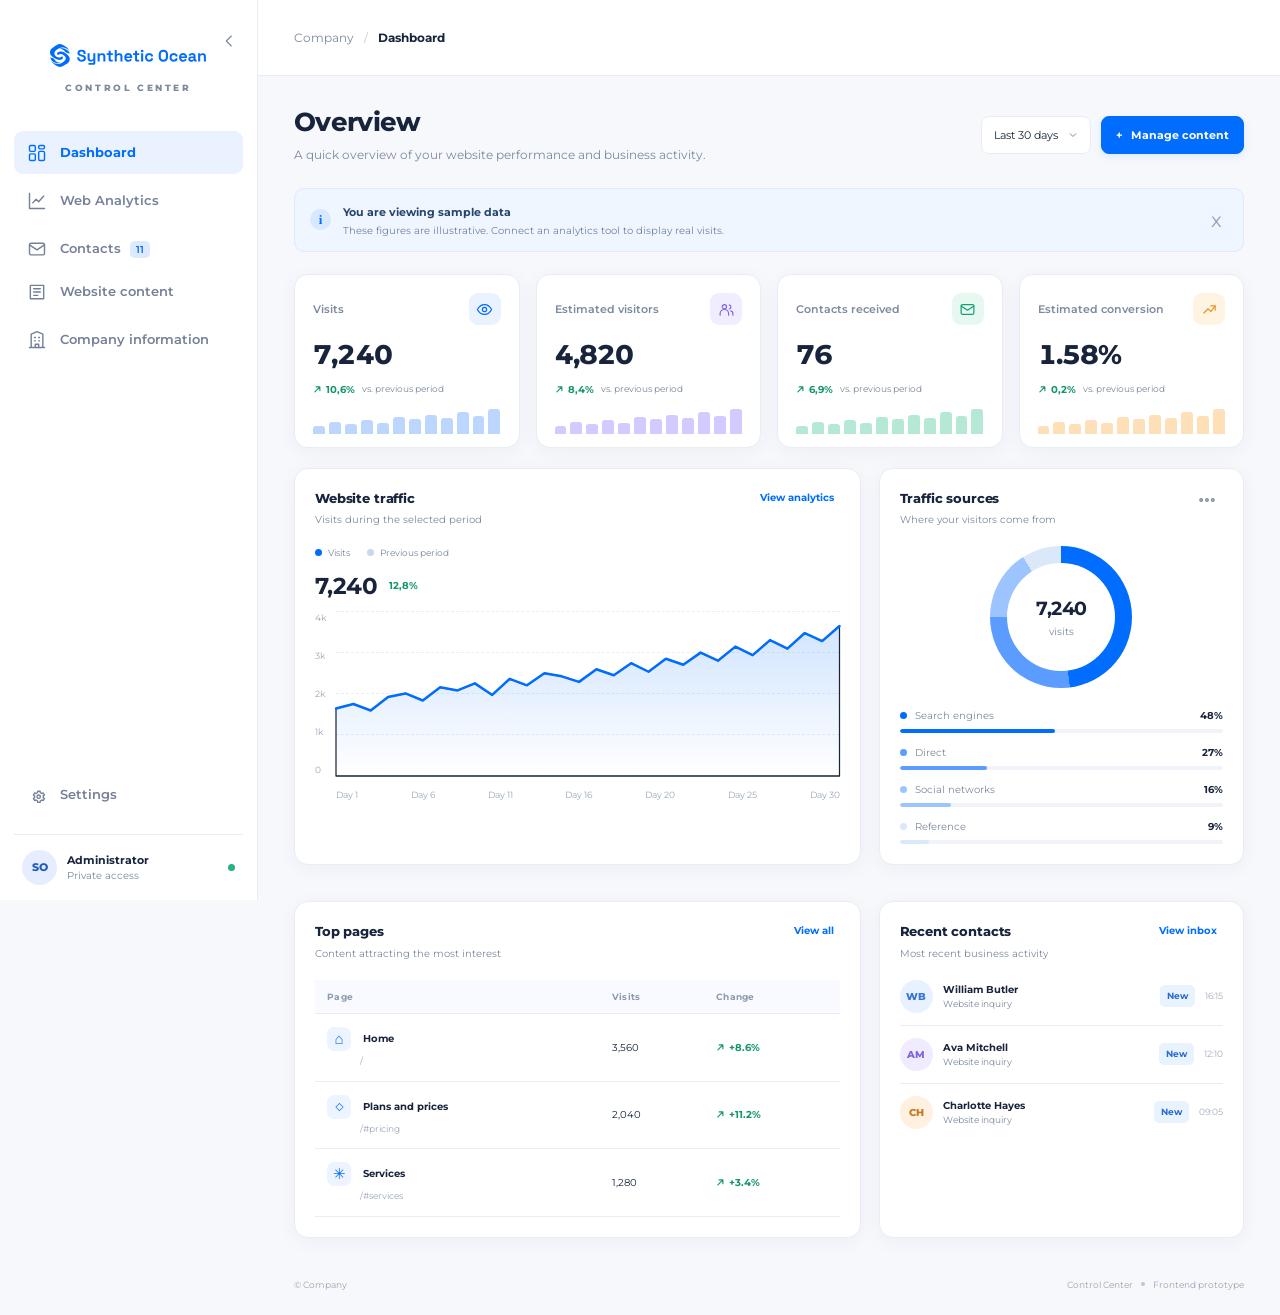
==== index.html @ 73b38d35 "Initial commit" ====
<!doctype html>
<html lang="en">
<head>
  <meta charset="utf-8">
  <meta name="viewport" content="width=device-width, initial-scale=1">
  <meta name="theme-color" content="#006dff">
  <meta name="description" content="Synth Ocean Control Center">
  <title>Control Center · Synth Ocean</title>
  <link rel="icon" type="image/ico" href="image/brand/favicon.ico">
  <link rel="stylesheet" href="css/style.css">
  <script type="module" src="js/script.js"></script>
</head>
<body>
  <div class="app-shell">
    <div class="mobile-scrim" id="mobileScrim" hidden></div>
    <aside class="sidebar" id="sidebar" aria-label="Main navigation">
      <div class="brand">
        <a class="brand-mark" href="#dashboard" aria-label="Synth Ocean home">
          <img class="brand-logo" src="image/brand/logo-blue.svg" alt="Synth Ocean">
          <img class="brand-favicon" src="image/brand/favicon.ico" alt="">
        </a>
        <span class="brand-caption">CONTROL CENTER</span>
        <button class="sidebar-collapse" id="sidebarCollapse" type="button" aria-label="Collapse sidebar" title="Collapse sidebar">
          <svg viewBox="0 0 24 24" aria-hidden="true">
            <path d="m14.5 5-7 7 7 7"/>
          </svg>
        </button>
      </div>
      <nav class="nav-list">
        <button class="nav-item active" data-view="dashboard" title="Dashboard">
          <span class="nav-icon">
            <svg viewBox="0 0 24 24">
              <rect x="3" y="3" width="7" height="7" rx="1.5"/>
              <rect x="14" y="3" width="7" height="4" rx="1.5"/>
              <rect x="14" y="10" width="7" height="11" rx="1.5"/>
              <rect x="3" y="13" width="7" height="8" rx="1.5"/>
            </svg>
          </span>
          <span class="nav-text">Dashboard</span>
        </button>
        <button class="nav-item" data-view="analytics" title="Web Analytics">
          <span class="nav-icon">
            <svg viewBox="0 0 24 24">
              <path d="M3 3v18h18"/>
              <path d="m7 14 4-4 3 3 6-7"/>
            </svg>
          </span>
          <span class="nav-text">Web Analytics</span>
        </button>
        <button class="nav-item" data-view="contacts" title="Contacts">
          <span class="nav-icon">
            <svg viewBox="0 0 24 24">
              <rect x="3" y="5" width="18" height="14" rx="2"/>
              <path d="m3 7 9 6 9-6"/>
            </svg>
          </span>
          <span class="nav-text">Contacts <span class="nav-count" id="newContactsCount">3</span></span>
        </button>
      </nav>
      <nav class="nav-list">
        <button class="nav-item" data-view="content" title="Website content">
          <span class="nav-icon">
            <svg viewBox="0 0 24 24">
              <path d="M4 4h16v16H4z"/>
              <path d="M8 8h8M8 12h8M8 16h5"/>
            </svg>
          </span>
          <span class="nav-text">Website content</span>
        </button>
        <button class="nav-item" data-view="company" title="Company information">
          <span class="nav-icon">
            <svg viewBox="0 0 24 24">
              <path d="M3 21h18M5 21V5l7-3 7 3v16"/>
              <path d="M9 9h1M14 9h1M9 13h1M14 13h1M10 21v-4h4v4"/>
            </svg>
          </span>
          <span class="nav-text">Company information</span>
        </button>
      </nav>
      <div class="sidebar-bottom">
        <button class="nav-item" data-view="configuration" title="Settings">
          <span class="nav-icon settings-icon">
            <svg viewBox="0 0 24 24">
              <circle cx="14" cy="14" r="2"/>
              <path d="m19.4 15 .1.1 1.4 1.1-1.4 2.4-1.7-.6a8 8 0 0 1-1.8 1l-.3 1.8h-2.8l-.3-1.8a8 8 0 0 1-1.8-1l-1.7.6-1.4-2.4 1.4-1.1a7 7 0 0 1 0-2l-1.4-1.1 1.4-2.4 1.7.6a8 8 0 0 1 1.8-1l.3-1.8h2.8l.3 1.8a8 8 0 0 1 1.8 1l1.7-.6 1.4 2.4-1.4 1.1a7 7 0 0 1 0 2Z"/>
            </svg>
          </span>
          <span class="nav-text">Settings</span>
        </button>
        <div class="sidebar-user">
          <div class="avatar">SO</div>
          <div class="user-details">
            <strong>Administrator</strong>
            <span>Private access</span>
          </div>
          <span class="online-dot" aria-label="Local session"></span>
        </div>
      </div>
    </aside>
    <main class="main-area">
      <header class="topbar">
        <div class="topbar-left">
          <button class="icon-button mobile-menu" id="mobileMenu" type="button" aria-label="Open menu">
            <svg viewBox="0 0 24 24">
              <path d="M4 6h16M4 12h16M4 18h16"/>
            </svg>
          </button>
          <div class="breadcrumb">
            <span>Synth Ocean</span>
            <span class="crumb-slash">/</span>
            <strong id="breadcrumbCurrent">Dashboard</strong>
          </div>
        </div>
      </header>
      <div class="content-wrap">
        <section class="view-section active" id="view-dashboard">
          <div class="page-heading">
            <div>
              <h1>Overview</h1>
              <p class="page-subtitle">A quick overview of your website performance and business activity.</p>
            </div>
            <div class="heading-actions">
              <label class="select-wrap">
                <span class="sr-only">Period</span>
                <select id="overviewPeriod">
                  <option value="7">Last 7 days</option>
                  <option value="30" selected>Last 30 days</option>
                  <option value="90">Last 90 days</option>
                </select>
              </label>
              <button class="button button-primary" data-go="content">
                <span>+</span>
                Manage content
              </button>
            </div>
          </div>
          <div class="notice-banner">
            <span class="notice-icon">i</span>
            <div>
              <strong>You are viewing sample data</strong>
              <p>These figures are illustrative. Connect an analytics tool to display real visits.</p>
            </div>
            <button class="notice-close" id="dismissNotice" aria-label="Dismiss notice">x</button>
          </div>
          <div class="metric-grid">
            <article class="metric-card">
              <div class="metric-top">
                <span>Visits</span>
                <span class="metric-icon blue-icon">
                  <svg viewBox="0 0 24 24">
                    <path d="M2 12s3.6-7 10-7 10 7 10 7-3.6 7-10 7-10-7-10-7Z"/>
                    <circle cx="12" cy="12" r="3"/>
                  </svg>
                </span>
              </div>
              <div class="metric-value">12.846</div>
              <div class="metric-foot">
                <span class="trend positive">12,8%</span>
                <span>vs. previous period</span>
              </div>
              <div class="sparkline spark-blue">
                <i></i>
                <i></i>
                <i></i>
                <i></i>
                <i></i>
                <i></i>
                <i></i>
                <i></i>
                <i></i>
                <i></i>
                <i></i>
                <i></i>
              </div>
            </article>
            <article class="metric-card">
              <div class="metric-top">
                <span>Estimated visitors</span>
                <span class="metric-icon violet-icon">
                  <svg viewBox="0 0 24 24">
                    <circle cx="9" cy="8" r="3"/>
                    <path d="M3 20v-2a6 6 0 0 1 12 0v2M16 5.5a3 3 0 0 1 0 5.8M18 14a4 4 0 0 1 3 4v2"/>
                  </svg>
                </span>
              </div>
              <div class="metric-value">8.392</div>
              <div class="metric-foot">
                <span class="trend positive">8,2%</span>
                <span>vs. previous period</span>
              </div>
              <div class="sparkline spark-violet">
                <i></i>
                <i></i>
                <i></i>
                <i></i>
                <i></i>
                <i></i>
                <i></i>
                <i></i>
                <i></i>
                <i></i>
                <i></i>
                <i></i>
              </div>
            </article>
            <article class="metric-card">
              <div class="metric-top">
                <span>Contacts received</span>
                <span class="metric-icon green-icon">
                  <svg viewBox="0 0 24 24">
                    <rect x="3" y="5" width="18" height="14" rx="2"/>
                    <path d="m3 7 9 6 9-6"/>
                  </svg>
                </span>
              </div>
              <div class="metric-value">148</div>
              <div class="metric-foot">
                <span class="trend positive">4,6%</span>
                <span>vs. previous period</span>
              </div>
              <div class="sparkline spark-green">
                <i></i>
                <i></i>
                <i></i>
                <i></i>
                <i></i>
                <i></i>
                <i></i>
                <i></i>
                <i></i>
                <i></i>
                <i></i>
                <i></i>
              </div>
            </article>
            <article class="metric-card">
              <div class="metric-top">
                <span>Estimated conversion</span>
                <span class="metric-icon orange-icon">
                  <svg viewBox="0 0 24 24">
                    <path d="M4 17 10 11l4 4 6-8"/>
                    <path d="M14 7h6v6"/>
                  </svg>
                </span>
              </div>
              <div class="metric-value">3,42<span class="metric-unit">%</span></div>
              <div class="metric-foot">
                <span class="trend negative">0,4%</span>
                <span>vs. previous period</span>
              </div>
              <div class="sparkline spark-orange">
                <i></i>
                <i></i>
                <i></i>
                <i></i>
                <i></i>
                <i></i>
                <i></i>
                <i></i>
                <i></i>
                <i></i>
                <i></i>
                <i></i>
              </div>
            </article>
          </div>
          <div class="dashboard-grid">
            <article class="panel traffic-panel">
              <div class="panel-heading">
                <div>
                  <h2>Website traffic</h2>
                  <p>Visits during the selected period</p>
                </div>
                <button class="text-button" data-go="analytics">View analytics</button>
              </div>
              <div class="chart-legend">
                <span><i class="legend-dot blue-dot"></i>Visits</span>
                <span><i class="legend-dot pale-dot"></i>Previous period</span>
              </div>
              <div class="chart-summary">
                <strong id="chartTotal">12.846</strong>
                <span class="trend positive">12,8%</span>
              </div>
              <div class="chart-container">
                <div class="chart-y-labels">
                  <span>4k</span>
                  <span>3k</span>
                  <span>2k</span>
                  <span>1k</span>
                  <span>0</span>
                </div>
                <div class="chart-main">
                  <div class="chart-gridlines">
                    <i></i>
                    <i></i>
                    <i></i>
                    <i></i>
                    <i></i>
                  </div>
                  <svg class="traffic-chart" viewBox="0 0 700 220" preserveAspectRatio="none" role="img" aria-label="Illustrative visits chart">
                    <defs>
                      <linearGradient id="areaFill" x1="0" x2="0" y1="0" y2="1">
                        <stop offset="0%" stop-color="#006dff" stop-opacity=".18"/>
                        <stop offset="100%" stop-color="#006dff" stop-opacity="0"/>
                      </linearGradient>
                    </defs>
                    <path class="chart-area" d="M0 172 C25 165 28 140 55 150 S95 167 115 132 S152 145 175 112 S212 128 235 96 S270 119 295 102 S330 76 355 91 S395 110 415 75 S452 93 475 58 S510 88 535 64 S570 43 590 65 S630 31 650 45 S680 20 700 28 L700 220 L0 220Z"/>
                    <path class="chart-line" d="M0 172 C25 165 28 140 55 150 S95 167 115 132 S152 145 175 112 S212 128 235 96 S270 119 295 102 S330 76 355 91 S395 110 415 75 S452 93 475 58 S510 88 535 64 S570 43 590 65 S630 31 650 45 S680 20 700 28"/>
                  </svg>
                  <div class="chart-x-labels">
                    <span>01</span>
                    <span>05</span>
                    <span>10</span>
                    <span>15</span>
                    <span>20</span>
                    <span>25</span>
                    <span>30</span>
                  </div>
                </div>
              </div>
            </article>
            <article class="panel sources-panel">
              <div class="panel-heading">
                <div>
                  <h2>Traffic sources</h2>
                  <p>Where your visitors come from</p>
                </div>
                <button class="more-button" aria-label="More options">
                  <svg
                    viewBox="0 0 24 24"
                    width="18"
                    height="18"
                    fill="currentColor"
                    aria-hidden="true"
                    focusable="false"
                  >
                    <circle cx="5" cy="12" r="1.5"></circle>
                    <circle cx="12" cy="12" r="1.5"></circle>
                    <circle cx="19" cy="12" r="1.5"></circle>
                  </svg>
                </button>
              </div>
              <div class="donut-wrap">
                <div class="donut-chart">
                  <div class="donut-center">
                    <strong>12.846</strong>
                    <span>visits</span>
                  </div>
                </div>
              </div>
              <div class="source-list">
                <div class="source-row">
                  <span class="source-name"><i class="source-color source-one"></i>Search engines</span>
                  <strong>42%</strong>
                  <div class="source-track"><i style="width:42%"></i></div>
                </div>
                <div class="source-row">
                  <span class="source-name"><i class="source-color source-two"></i>Direct</span>
                  <strong>28%</strong>
                  <div class="source-track"><i style="width:28%"></i></div>
                </div>
                <div class="source-row">
                  <span class="source-name"><i class="source-color source-three"></i>Social media</span>
                  <strong>19%</strong>
                  <div class="source-track"><i style="width:19%"></i></div>
                </div>
                <div class="source-row">
                  <span class="source-name"><i class="source-color source-four"></i>Referrals</span>
                  <strong>11%</strong>
                  <div class="source-track"><i style="width:11%"></i></div>
                </div>
              </div>
            </article>
            <article class="panel pages-panel">
              <div class="panel-heading">
                <div>
                  <h2>Top pages</h2>
                  <p>Content attracting the most interest</p>
                </div>
                <button class="text-button" data-go="analytics">View all</button>
              </div>
              <div class="table-scroll">
                <table>
                  <thead>
                    <tr>
                      <th>Page</th>
                      <th>Visits</th>
                      <th>Change</th>
                    </tr>
                  </thead>
                  <tbody>
                    <tr>
                      <td>
                        <span class="page-symbol">⌂</span>
                        <span class="page-title">Home</span>
                        <small>/</small>
                      </td>
                      <td>5.284</td>
                      <td><span class="trend positive">+14,2%</span></td>
                    </tr>
                    <tr>
                      <td>
                        <span class="page-symbol">◇</span>
                        <span class="page-title">Plans & Pricing</span>
                        <small>/#pricing</small>
                      </td>
                      <td>3.126</td>
                      <td><span class="trend positive">+8,7%</span></td>
                    </tr>
                    <tr>
                      <td>
                        <span class="page-symbol">✳</span>
                        <span class="page-title">Services</span>
                        <small>/#services</small>
                      </td>
                      <td>2.410</td>
                      <td><span class="trend positive">+5,1%</span></td>
                    </tr>
                    <tr>
                      <td>
                        <span class="page-symbol">◎</span>
                        <span class="page-title">Synth Analytics</span>
                        <small>/#analytics</small>
                      </td>
                      <td>1.240</td>
                      <td><span class="trend negative">−2,3%</span></td>
                    </tr>
                  </tbody>
                </table>
              </div>
            </article>
            <article class="panel recent-panel">
              <div class="panel-heading">
                <div>
                  <h2>Recent contacts</h2>
                  <p>Most recent business activity</p>
                </div>
                <button class="text-button" data-go="contacts">View inbox</button>
              </div>
              <div class="recent-list">
                <div class="recent-item">
                  <div class="contact-avatar avatar-blue">JD</div>
                  <div class="recent-info">
                    <strong>Jordan Davis</strong>
                    <span>Question about the Tide plan</span>
                  </div>
                  <span class="status-tag status-new">New</span>
                  <time>09:42</time>
                </div>
                <div class="recent-item">
                  <div class="contact-avatar avatar-violet">AM</div>
                  <div class="recent-info">
                    <strong>Alex Morgan</strong>
                    <span>Website quote</span>
                  </div>
                  <span class="status-tag status-review">In review</span>
                  <time>Yesterday</time>
                </div>
                <div class="recent-item">
                  <div class="contact-avatar avatar-orange">SR</div>
                  <div class="recent-info">
                    <strong>Sam Rivera</strong>
                    <span>Maintenance question</span>
                  </div>
                  <span class="status-tag status-new">New</span>
                  <time>Yesterday</time>
                </div>
              </div>
            </article>
          </div>
        </section>
        <footer class="app-footer">
          <span>© Synth Ocean <span id="currentYear"></span></span>
          <span>Control Center <i></i> Frontend prototype</span>
        </footer>
      </div>
    </main>
  </div>
  <div class="toast-region" id="toastRegion" aria-live="polite" aria-atomic="true"></div>
  <dialog class="confirm-dialog" id="confirmDialog">
    <form method="dialog">
      <div class="dialog-icon">!</div>
      <h2 id="dialogTitle">Confirm action</h2>
      <p id="dialogMessage">Do you want to continue?</p>
      <div class="dialog-actions">
        <button class="button button-secondary" value="cancel">Cancel</button>
        <button class="button button-primary" id="dialogConfirm" value="confirm">Confirm</button>
      </div>
    </form>
  </dialog>
</body>
</html>
---- css/style.css ----
@font-face {
  font-family:Montserrat;
  src:url("../font/Montserrat-VariableFont_wght.ttf") format("truetype");
  font-weight:100 900;
  font-style:normal;
  font-display:swap
}
:root {
  --primary-color:#006dff;
  --primary-hover:#0058d6;
  --secondary-color:#eaf2ff;
  --accent-color:#20a4f3;
  --font:"Montserrat",Arial,sans-serif;
  --page-bg:#f6f8fc;
  --surface:#fff;
  --surface-soft:#f8faff;
  --text-color:#17243b;
  --muted-color:#7c899e;
  --border-color:#e8edf5;
  --sidebar-bg:#fff;
  --success:#15966a;
  --danger:#dc5c62;
  --warning:#d88a20;
  --shadow:0 4px 20px rgba(24,54,98,.045);
  --radius:14px;
  --sidebar-width:258px;
  --sidebar-mini:84px
}
* {
  box-sizing:border-box
}
html {
  scroll-behavior:smooth
}
body {
  margin:0;
  background:var(--page-bg);
  color:var(--text-color);
  font-family:var(--font);
  font-size:13px;
  line-height:1.5;
  -webkit-font-smoothing:antialiased
}
button,input,select,textarea {
  font:inherit
}
button {
  cursor:pointer
}
button:focus-visible,input:focus-visible,select:focus-visible {
  outline:3px solid #006dff55;
  outline-offset:2px
}
svg {
  width:20px;
  height:20px;
  fill:none;
  stroke:currentColor;
  stroke-width:1.7;
  stroke-linecap:round;
  stroke-linejoin:round
}
.app-shell {
  min-height:100vh
}
.sidebar {
  position:fixed;
  z-index:30;
  inset:0 auto 0 0;
  width:var(--sidebar-width);
  display:flex;
  flex-direction:column;
  background:var(--sidebar-bg);
  border-right:1px solid var(--border-color);
  padding:25px 14px 15px;
  transition:width .22s ease,transform .22s ease;
  overflow-x:hidden
}
.brand {
  position:relative;
  min-height:82px;
  display:flex;
  align-items:center;
  flex-direction:column;
  justify-content:center;
  gap:7px;
  margin:0 0 24px
}
.brand-mark {
  height:37px;
  display:flex;
  align-items:center;
  justify-content:center;
  text-decoration:none
}
.brand-logo {
  width:158px;
  max-height:36px;
  object-fit:contain
}
.brand-favicon {
  display:none;
  width:36px;
  height:36px;
  object-fit:contain
}
.brand-caption {
  font-size:9px;
  font-weight:800;
  letter-spacing:2.6px;
  color:var(--muted-color)
}
.sidebar-collapse {
  position:absolute;
  right:0;
  top:2px;
  border:0;
  background:transparent;
  color:var(--muted-color);
  width:28px;
  height:28px;
  border-radius:7px;
  display:grid;
  place-items:center
}
.sidebar-collapse:hover {
  background:var(--secondary-color);
  color:var(--primary-color)
}
.sidebar-collapse svg {
  width:17px
}
.nav-label {
  font-size:9px;
  font-weight:800;
  letter-spacing:1.45px;
  color:#a2adbd;
  padding:0 12px;
  margin-bottom:10px;
  white-space:nowrap
}
.nav-label-spaced {
  margin-top:27px
}
.nav-list {
  display:grid;
  gap:5px
}
.nav-item {
  width:100%;
  min-width:0;
  display:flex;
  align-items:center;
  gap:13px;
  padding:11px 12px;
  border:0;
  border-radius:9px;
  background:transparent;
  color:#758198;
  text-align:left;
  font-weight:600;
  white-space:nowrap;
  transition:background .15s,color .15s
}
.nav-item:hover {
  background:#f3f7ff;
  color:var(--primary-color)
}
.nav-item.active {
  background:var(--secondary-color);
  color:var(--primary-color);
  font-weight:700
}
.nav-icon {
  width:21px;
  height:21px;
  flex:0 0 21px;
  display:grid;
  place-items:center
}
.nav-icon svg {
  width:20px;
  height:20px
}
.nav-text {
  overflow:hidden;
  text-overflow:ellipsis
}
.nav-count {
  margin-left:5px;
  background:#dce9ff;
  color:#006dff;
  font-size:10px;
  border-radius:5px;
  padding:2px 6px
}
.sidebar-bottom {
  margin-top:auto
}
.sidebar-user {
  display:flex;
  align-items:center;
  gap:10px;
  margin-top:18px;
  padding:15px 8px 0;
  border-top:1px solid var(--border-color);
  min-width:0
}
.avatar {
  display:grid;
  place-items:center;
  flex:0 0 auto;
  border-radius:50%;
  background:#e5edff;
  color:#245bc1;
  font-weight:800
}
.avatar {
  width:35px;
  height:35px;
  font-size:11px
}
.user-details {
  display:grid;
  min-width:0;
  flex:1
}
.user-details strong {
  font-size:11px;
  white-space:nowrap
}
.user-details span {
  font-size:10px;
  color:var(--muted-color)
}
.online-dot {
  width:7px;
  height:7px;
  background:#24b47e;
  border-radius:50%;
  flex:0 0 auto
}
.main-area {
  margin-left:var(--sidebar-width);
  min-width:0;
  transition:margin-left .22s ease
}
.topbar {
  height:76px;
  background:var(--surface);
  border-bottom:1px solid var(--border-color);
  display:flex;
  align-items:center;
  justify-content:space-between;
  padding:0 36px;
  gap:20px
}
.topbar-left {
  display:flex;
  align-items:center;
  gap:15px
}
.breadcrumb {
  display:flex;
  gap:10px;
  align-items:center;
  color:var(--muted-color);
  font-size:12px
}
.breadcrumb strong {
  color:var(--text-color);
  font-weight:700
}
.crumb-slash {
  color:#c5ccd7
}
.icon-button {
  display:grid;
  place-items:center;
  width:36px;
  height:36px;
  border:1px solid var(--border-color);
  border-radius:9px;
  background:var(--surface);
  color:var(--muted-color)
}
.icon-button:hover {
  color:var(--primary-color);
  border-color:#b7d1ff
}
.mobile-menu {
  display:none
}
.content-wrap {
  max-width:1680px;
  margin:0 auto;
  padding:30px 36px 0
}
.view-section {
  display:none
}
.view-section.active {
  display:block;
  animation:fadein .18s ease
}
@keyframes fadein {
  from {
    opacity:.55;
    transform:translateY(3px)
  }
  to {
    opacity:1;
    transform:none
  }
}
.page-heading {
  display:flex;
  align-items:center;
  justify-content:space-between;
  gap:22px;
  margin-bottom:24px
}
.eyebrow {
  margin:0 0 5px;
  color:var(--primary-color);
  font-size:9px;
  font-weight:800;
  letter-spacing:1.7px
}
.page-heading h1 {
  font-size:26px;
  line-height:1.25;
  letter-spacing:-.7px;
  margin:0;
  font-weight:750
}
.page-subtitle {
  color:var(--muted-color);
  font-size:12px;
  margin:7px 0 0
}
.heading-actions {
  display:flex;
  align-items:center;
  gap:10px
}
/* Estilo uniforme para todos los desplegables */
select,
.select-wrap select,
.toolbar select {
  appearance: none;
  -webkit-appearance: none;
  border: 1px solid var(--border-color);
  border-radius: 8px;
  background: var(--surface) url("data:image/svg+xml,%3Csvg xmlns='http://www.w3.org/2000/svg' width='12' height='12' viewBox='0 0 24 24' fill='none' stroke='%237c899e' stroke-width='2'%3E%3Cpath d='m6 9 6 6 6-6'/%3E%3C/svg%3E") no-repeat right 11px center;
  padding: 10px 31px 10px 12px;
  color: var(--text-color);
  font-family: inherit;
  font-size: 11px;
  max-width: 100%;
  cursor: pointer;
  outline: none;
  transition: border-color 0.15s ease, box-shadow 0.15s ease;
}
/* Estado al enfocar un desplegable */
select:focus {
  border-color: var(--primary-color);
  box-shadow: 0 0 0 3px color-mix(in srgb, var(--primary-color) 12%, transparent);
}
/* Conserva el ancho del filtro de Contacts y otros toolbars */
.toolbar select {
  min-width: 150px;
}
.button {
  display:inline-flex;
  align-items:center;
  justify-content:center;
  gap:8px;
  border-radius:8px;
  padding:10px 14px;
  font-size:11px;
  font-weight:700;
  transition:background .15s,border .15s;
  white-space:nowrap
}
.button-primary {
  background:var(--primary-color);
  border:1px solid var(--primary-color);
  color:white;
  box-shadow:0 3px 8px #006dff1a
}
.button-primary:hover {
  background:var(--primary-hover)
}
.button-secondary {
  background:var(--surface);
  border:1px solid var(--border-color);
  color:var(--text-color)
}
.button-secondary:hover {
  border-color:#a8c7ff;
  color:var(--primary-color)
}
.button-full {
  width:100%;
  margin-top:10px
}
.notice-banner {
  display:flex;
  align-items:center;
  gap:12px;
  padding:13px 15px;
  background:#f0f6ff;
  border:1px solid #dce9ff;
  border-radius:10px;
  margin-bottom:22px;
  color:#38516f
}
.notice-icon {
  width:21px;
  height:21px;
  display:grid;
  place-items:center;
  flex:0 0 auto;
  border-radius:50%;
  background:#d8e8ff;
  color:#006dff;
  font-weight:800;
  font-family:serif
}
.notice-banner strong {
  font-size:11px;
  color:#26446d
}
.notice-banner p {
  font-size:10px;
  margin:2px 0 0;
  color:#6f829c
}
.notice-close {
  margin-left:auto;
  border:0;
  background:none;
  color:#8ba0bc;
  font-size:20px
}
.metric-grid {
  display:grid;
  grid-template-columns:repeat(4,minmax(0,1fr));
  gap:16px;
  margin-bottom:20px
}
.metric-grid-three {
  grid-template-columns:repeat(3,minmax(0,1fr))
}
.metric-card,.panel {
  background:var(--surface);
  border:1px solid var(--border-color);
  border-radius:var(--radius);
  box-shadow:var(--shadow);
  min-width:0
}
.metric-card {
  padding:18px 18px 13px;
  position:relative;
  overflow:hidden
}
.metric-top {
  display:flex;
  align-items:center;
  justify-content:space-between;
  gap:10px;
  color:var(--muted-color);
  font-size:11px;
  font-weight:600
}
.metric-icon {
  width:32px;
  height:32px;
  border-radius:9px;
  display:grid;
  place-items:center
}
.metric-icon svg {
  width:17px;
  height:17px
}
.blue-icon {
  color:#006dff;
  background:#eaf2ff
}
.violet-icon {
  color:#8265e8;
  background:#f0edff
}
.green-icon {
  color:#16a174;
  background:#e7f8f1
}
.orange-icon {
  color:#e4972b;
  background:#fff3e2
}
.metric-value {
  font-size:27px;
  letter-spacing:-.8px;
  font-weight:750;
  margin:10px 0 6px;
  font-variant-numeric:tabular-nums
}
.metric-unit {
  font-size:16px;
  margin-left:2px
}
.metric-foot {
  display:flex;
  align-items:center;
  gap:7px;
  font-size:9px;
  color:var(--muted-color);
  white-space:nowrap
}
.trend {
  font-size:10px;
  font-weight:700;
  white-space:nowrap
}
.positive {
  color:var(--success)
}
.negative {
  color:var(--danger)
}
.sparkline {
  height:25px;
  display:flex;
  align-items:end;
  gap:4px;
  margin-top:12px
}
.sparkline i {
  flex:1;
  border-radius:3px 3px 0 0;
  opacity:.75
}
.spark-blue i {
  background:#a6c8ff
}
.spark-violet i {
  background:#c5b8ff
}
.spark-green i {
  background:#9de2c7
}
.spark-orange i {
  background:#ffd5a1
}
.sparkline i:nth-child(1) {
  height:32%
}
.sparkline i:nth-child(2) {
  height:45%
}
.sparkline i:nth-child(3) {
  height:39%
}
.sparkline i:nth-child(4) {
  height:55%
}
.sparkline i:nth-child(5) {
  height:42%
}
.sparkline i:nth-child(6) {
  height:65%
}
.sparkline i:nth-child(7) {
  height:57%
}
.sparkline i:nth-child(8) {
  height:74%
}
.sparkline i:nth-child(9) {
  height:62%
}
.sparkline i:nth-child(10) {
  height:85%
}
.sparkline i:nth-child(11) {
  height:72%
}
.sparkline i:nth-child(12) {
  height:100%
}
.dashboard-grid {
  display:grid;
  grid-template-columns:minmax(0,1.55fr) minmax(290px,1fr);
  gap:18px
}
.panel {
  padding:20px;
  margin-bottom:18px
}
.panel-heading {
  display:flex;
  align-items:flex-start;
  justify-content:space-between;
  gap:15px;
  margin-bottom:19px
}
.panel-heading h2 {
  font-size:13px;
  margin:0;
  font-weight:750;
  letter-spacing:-.15px
}
.panel-heading p {
  font-size:10px;
  color:var(--muted-color);
  margin:4px 0 0
}
.text-button {
  border:0;
  background:none;
  color:var(--primary-color);
  font-size:10px;
  font-weight:700;
  white-space:nowrap
}
.text-button span {
  font-size:15px;
  margin-left:3px
}
.more-button {
  border:0;
  background:none;
  color:var(--muted-color);
  letter-spacing:2px
}
.chart-legend {
  display:flex;
  gap:17px;
  color:var(--muted-color);
  font-size:9px
}
.chart-legend span {
  display:flex;
  align-items:center;
  gap:6px
}
.legend-dot {
  width:7px;
  height:7px;
  border-radius:50%
}
.blue-dot {
  background:var(--primary-color)
}
.pale-dot {
  background:#c9d8ed
}
.chart-summary {
  display:flex;
  align-items:center;
  gap:12px;
  margin:9px 0 0
}
.chart-summary strong {
  font-size:23px;
  letter-spacing:-.6px
}
.chart-container {
  display:flex;
  gap:10px;
  height:190px;
  margin-top:8px
}
.chart-y-labels {
  display:flex;
  flex-direction:column;
  justify-content:space-between;
  padding:0 0 25px;
  color:#9aa7ba;
  font-size:9px
}
.chart-main {
  flex:1;
  position:relative;
  min-width:0
}
.chart-gridlines {
  position:absolute;
  inset:0 0 25px;
  display:flex;
  flex-direction:column;
  justify-content:space-between
}
.chart-gridlines i {
  border-top:1px dashed #e9eef6
}
.traffic-chart {
  position:absolute;
  inset:0 0 25px;
  width:100%;
  height:calc(100% - 25px);
  overflow:visible
}
.chart-area {
  fill:url(#areaFill)
}
.chart-line {
  fill:none;
  stroke:var(--primary-color);
  stroke-width:2.5;
  vector-effect:non-scaling-stroke
}
.chart-x-labels {
  display:flex;
  justify-content:space-between;
  color:#9aa7ba;
  font-size:9px;
  gap:5px
}
.chart-main>.chart-x-labels {
  position:absolute;
  bottom:0;
  left:0;
  right:0
}
.donut-wrap {
  display:flex;
  justify-content:center;
  margin:6px 0 20px
}
.donut-chart {
  width:142px;
  height:142px;
  border-radius:50%;
  display:grid;
  place-items:center;
  background:conic-gradient(#006dff 0 42%,#5a9cff 42% 70%,#9cc5ff 70% 89%,#dbe8fa 89% 100%);
  position:relative
}
.donut-chart:before {
  content:"";
  position:absolute;
  inset:17px;
  border-radius:50%;
  background:var(--surface)
}
.donut-center {
  z-index:1;
  display:grid;
  text-align:center
}
.donut-center strong {
  font-size:19px;
  letter-spacing:-.5px
}
.donut-center span {
  font-size:10px;
  color:var(--muted-color)
}
.source-list {
  display:grid;
  gap:12px
}
.source-row {
  display:grid;
  grid-template-columns:minmax(0,1fr) auto;
  gap:6px 10px;
  align-items:center
}
.source-name {
  font-size:10px;
  color:var(--muted-color);
  display:flex;
  align-items:center;
  gap:8px
}
.source-color {
  width:7px;
  height:7px;
  border-radius:50%
}
.source-one {
  background:#006dff
}
.source-two {
  background:#5a9cff
}
.source-three {
  background:#9cc5ff
}
.source-four {
  background:#dbe8fa
}
.source-row strong {
  font-size:10px
}
.source-track {
  grid-column:1/3;
  height:4px;
  background:#f0f3f9;
  border-radius:8px;
  overflow:hidden
}
.source-track i {
  display:block;
  height:100%;
  background:var(--primary-color);
  border-radius:8px
}
.source-row:nth-child(2) .source-track i {
  background:#5a9cff
}
.source-row:nth-child(3) .source-track i {
  background:#9cc5ff
}
.source-row:nth-child(4) .source-track i {
  background:#dbe8fa
}
.pages-panel,.recent-panel {
  margin-top:0
}
.table-scroll {
  width:100%;
  overflow-x:auto
}
table {
  width:100%;
  border-collapse:collapse;
  text-align:left;
  white-space:nowrap
}
th {
  padding:10px 12px;
  background:var(--surface-soft);
  font-size:9px;
  letter-spacing:.3px;
  color:#8c99ad;
  font-weight:700;
  border-bottom:1px solid var(--border-color)
}
td {
  padding:13px 12px;
  border-bottom:1px solid var(--border-color);
  font-size:10px
}
tbody tr:last-child td {
  border-bottom:0
}
.page-symbol {
  display:inline-grid;
  place-items:center;
  width:24px;
  height:24px;
  margin-right:9px;
  border-radius:7px;
  background:#edf4ff;
  color:var(--primary-color);
  font-size:15px;
  vertical-align:middle
}
.page-title {
  font-weight:700
}
.pages-panel td small {
  display:block;
  margin:3px 0 0 33px;
  color:#9aa7ba;
  font-size:9px
}
.recent-list {
  display:grid
}
.recent-item {
  display:flex;
  align-items:center;
  gap:10px;
  padding:12px 0;
  border-bottom:1px solid var(--border-color);
  min-width:0
}
.recent-item:first-child {
  padding-top:0
}
.recent-item:last-child {
  border-bottom:0;
  padding-bottom:0
}
.contact-avatar {
  display:grid;
  place-items:center;
  width:33px;
  height:33px;
  flex:0 0 auto;
  border-radius:50%;
  font-size:10px;
  font-weight:800
}
.avatar-blue {
  background:#e8f1ff;
  color:#3875d8
}
.avatar-violet {
  background:#f0ebff;
  color:#8065d9
}
.avatar-orange {
  background:#fff0df;
  color:#c37a20
}
.recent-info {
  display:grid;
  min-width:0;
  flex:1
}
.recent-info strong {
  font-size:10px
}
.recent-info span {
  font-size:9px;
  color:var(--muted-color);
  white-space:nowrap;
  overflow:hidden;
  text-overflow:ellipsis;
  max-width:170px
}
.recent-item time {
  font-size:9px;
  color:#a2adbd
}
.status-tag {
  display:inline-flex;
  align-items:center;
  width:max-content;
  border-radius:5px;
  padding:4px 7px;
  font-size:9px;
  font-weight:700;
  white-space:nowrap
}
.status-new {
  background:#e9f2ff;
  color:#286ad1
}
.status-review {
  background:#fff3df;
  color:#b77a18
}
.status-done {
  background:#e4f7ef;
  color:#14845e
}
.app-footer {
  display:flex;
  align-items:center;
  justify-content:space-between;
  padding:22px 0 24px;
  color:#9aa5b6;
  font-size:9px
}
.app-footer span:last-child {
  display:flex;
  align-items:center;
  gap:8px
}
.app-footer i {
  width:4px;
  height:4px;
  background:#bdc5d2;
  border-radius:50%
}
.standalone-panel {
  margin-top:18px
}
.toolbar {
  display:flex;
  align-items:center;
  justify-content:space-between;
  gap:12px;
  margin-bottom:15px
}
.search-box {
  display:flex;
  align-items:center;
  gap:9px;
  min-width:240px;
  max-width:430px;
  flex:1;
  border:1px solid var(--border-color);
  background:var(--surface);
  border-radius:8px;
  padding:0 11px
}
.search-box svg {
  width:16px;
  height:16px;
  color:#98a4b6
}
.search-box input {
  width:100%;
  min-width:0;
  border:0;
  outline:none;
  background:transparent;
  padding:11px 0;
  color:var(--text-color);
  font-size:11px
}
.toolbar select {
  min-width:150px
}
.table-footer {
  display:flex;
  justify-content:space-between;
  gap:15px;
  padding-top:14px;
  color:var(--muted-color);
  font-size:10px
}
.row-action {
  border:1px solid var(--border-color);
  border-radius:6px;
  background:var(--surface);
  color:var(--text-color);
  padding:5px 8px;
  font-size:10px
}
.row-action:hover {
  border-color:#b7d1ff;
  color:var(--primary-color)
}
.content-tabs {
  display:flex;
  gap:20px;
  border-bottom:1px solid var(--border-color);
  margin-bottom:18px
}
.content-tab {
  border:0;
  border-bottom:2px solid transparent;
  padding:0 2px 12px;
  background:none;
  color:var(--muted-color);
  font-size:11px;
  font-weight:700
}
.content-tab.active {
  border-color:var(--primary-color);
  color:var(--primary-color)
}
.editor-layout {
  display:grid;
  grid-template-columns:minmax(0,1.45fr) minmax(260px,.8fr);
  gap:18px;
  align-items:start
}
.editor-panel,.preview-panel {
  margin:0
}
.plan-editor-card {
  border:1px solid var(--border-color);
  border-radius:10px;
  padding:15px;
  margin-bottom:12px
}
.plan-editor-top {
  display:flex;
  align-items:center;
  justify-content:space-between;
  gap:10px;
  margin-bottom:12px
}


/* Indicador visual de acordeón */

.plan-editor-card > summary::after {
  content: "";
  width: 7px;
  height: 7px;
  margin-left: auto;
  flex-shrink: 0;
  border-right: 1.5px solid var(--muted-color);
  border-bottom: 1.5px solid var(--muted-color);
  transform: rotate(45deg) translateY(-2px);
  transition: transform 0.2s ease;
}
.plan-editor-card .inline-check {
  display: inline-flex;
  align-items: center;
  justify-content: start;
  gap: 7px;
  line-height: 1.4;
}
.plan-editor-card[open] > summary::after {
  transform: rotate(225deg) translateY(-2px);
}



.plan-editor-top strong {
  font-size:12px
}
.plan-number {
  display:inline-grid;
  place-items:center;
  width:25px;
  height:25px;
  margin-right:7px;
  border-radius:7px;
  background:var(--secondary-color);
  color:var(--primary-color);
  font-size:10px
}
.field {
  display:grid;
  gap:6px;
  min-width:0
}
.field span {
  font-size:10px;
  color:var(--muted-color);
  font-weight:700
}
.field input,.field textarea,.field select {
  width:100%;
  border:1px solid var(--border-color);
  border-radius:7px;
  padding:10px 11px;
  background:var(--surface);
  color:var(--text-color);
  font-size:11px;
  min-width:0
}
.field textarea {
  min-height:74px;
  resize:vertical
}
.field input:focus,.field textarea:focus {
  outline:2px solid #006dff22;
  border-color:#9ec2ff
}
.plan-fields {
  display:grid;
  grid-template-columns:1fr 1fr;
  gap:12px
}
.field-full {
  grid-column:1/-1
}
.feature-field {
  min-height:92px!important
}
.editor-actions {
  display:flex;
  justify-content:space-between;
  align-items:center;
  gap:12px;
  margin-top:17px;
  padding-top:15px;
  border-top:1px solid var(--border-color)
}
.editor-actions>span {
  font-size:10px;
  color:var(--muted-color)
}
.draft-indicator {
  display:flex;
  align-items:center;
  gap:7px;
  color:var(--muted-color);
  font-size:10px
}
.draft-indicator i {
  width:7px;
  height:7px;
  background:#aab4c3;
  border-radius:50%
}
.draft-indicator.pending i {
  background:#e3a52f
}
.preview-badge {
  font-size:8px;
  letter-spacing:.6px;
  font-weight:800;
  color:#a16b13;
  background:#fff4df;
  padding:5px 7px;
  border-radius:5px
}
.content-preview {
  display:grid;
  gap:10px
}
.preview-plan {
  padding:15px;
  border:1px solid var(--border-color);
  border-radius:10px
}
.preview-plan h3 {
  margin:0;
  font-size:13px
}
.preview-price {
  font-size:22px;
  font-weight:800;
  letter-spacing:-.5px;
  margin:7px 0
}
.preview-price small {
  font-size:10px;
  font-weight:500;
  color:var(--muted-color)
}
.preview-plan p {
  font-size:10px;
  color:var(--muted-color);
  margin:0 0 10px
}
.preview-plan ul {
  padding-left:17px;
  margin:0;
  color:var(--muted-color);
  font-size:10px
}
.preview-plan li {
  margin:5px 0
}
.preview-maintenance {
  display:block;
  margin-top:12px;
  font-size:10px;
  color:var(--primary-color);
  font-weight:700
}
.preview-note {
  font-size:9px;
  line-height:1.6;
  color:var(--muted-color);
  margin:10px 0 0
}
.form-panel {
  max-width:900px
}
.form-grid {
  display:grid;
  grid-template-columns:1fr 1fr;
  gap:17px
}
.body-copy {
  font-size:11px;
  line-height:1.8;
  color:var(--muted-color);
  margin:0 0 15px
}
.settings-grid {
  display:grid;
  grid-template-columns:1fr 1fr;
  gap:18px
}
.setting-card {
  display: grid;
  grid-template-columns: 42px minmax(0, 1fr) auto;
  gap: 0 14px;
  align-items: start;
}
.setting-card .inline-check {
  grid-column: 2 / -1;
  display: inline-flex;
  align-items: center;
  gap: 8px;
  margin-top: 8px;
}
.setting-icon {
  display:grid;
  place-items:center;
  width:40px;
  height:40px;
  border-radius:10px;
  background:var(--secondary-color);
  color:var(--primary-color);
  font-size:21px;
  grid-row:span 3
}
.setting-icon svg {
  display: block;
  width: 22px;
  height: 22px;
  fill: none;
  stroke: currentColor;
  stroke-width: 1.8;
  stroke-linecap: round;
  stroke-linejoin: round;
  flex-shrink: 0;
}
.setting-card h2 {
  font-size:12px;
  margin:0 0 5px
}
.setting-card p {
  font-size:10px;
  line-height:1.7;
  color:var(--muted-color);
  margin:0 0 12px
}
.setting-card .button,.setting-card .status-tag {
  justify-self:start
}
.analytics-detail-grid {
  grid-template-columns:minmax(0,1.5fr) minmax(270px,1fr)
}
.large-chart {
  height:260px;
  position:relative
}
.large-chart svg {
  width:100%;
  height:220px;
  overflow:visible
}
.large-chart .chart-x-labels {
  padding-top:10px
}
.conversion-list {
  display:grid;
  gap:24px;
  padding:5px 0
}
.conversion-list>div {
  display:grid;
  grid-template-columns:1fr auto;
  gap:8px;
  font-size:10px
}
.conversion-list strong {
  font-size:11px
}
.conversion-list i {
  grid-column:1/3;
  height:6px;
  border-radius:10px;
  background:#e9f1ff;
  position:relative;
  overflow:hidden
}
.conversion-list i:after {
  content:"";
  position:absolute;
  inset:0 auto 0 0;
  width:100%;
  background:var(--primary-color);
  border-radius:10px
}
.conversion-list>div:nth-child(2) i:after {
  background:#7caeff
}
.conversion-list>div:nth-child(3) i:after {
  background:#b4d0ff
}
.sr-only {
  position:absolute;
  width:1px;
  height:1px;
  padding:0;
  margin:-1px;
  overflow:hidden;
  clip:rect(0,0,0,0);
  white-space:nowrap;
  border:0
}
.toast-region {
  position:fixed;
  right:22px;
  bottom:22px;
  z-index:100;
  display:grid;
  gap:8px
}
.toast {
  padding:12px 16px;
  background:#17243b;
  color:#fff;
  border-radius:9px;
  box-shadow:0 8px 30px #0002;
  font-size:11px;
  max-width:min(360px,calc(100vw - 40px));
  animation:fadein .2s ease
}
.confirm-dialog {
  border:1px solid var(--border-color);
  border-radius:16px;
  padding:0;
  width:min(420px,calc(100vw - 30px));
  background:var(--surface);
  color:var(--text-color);
  box-shadow:0 20px 80px #0d1d3833
}
.confirm-dialog::backdrop {
  background:#101c30aa;
  backdrop-filter:blur(3px)
}
.confirm-dialog form {
  padding:25px
}
.dialog-icon {
  display:grid;
  place-items:center;
  width:35px;
  height:35px;
  border-radius:10px;
  background:#fff3df;
  color:#bd7d15;
  font-weight:900;
  font-size:18px
}
.confirm-dialog h2 {
  font-size:17px;
  margin:15px 0 7px
}
.confirm-dialog p {
  font-size:12px;
  color:var(--muted-color);
  line-height:1.7
}
.dialog-actions {
  display:flex;
  justify-content:flex-end;
  gap:9px;
  margin-top:22px
}
body.sidebar-collapsed .sidebar {
  width:var(--sidebar-mini);
  padding-inline:12px
}
body.sidebar-collapsed .main-area {
  margin-left:var(--sidebar-mini)
}
body.sidebar-collapsed .brand-logo,body.sidebar-collapsed .brand-caption,body.sidebar-collapsed .nav-label,body.sidebar-collapsed .nav-text,body.sidebar-collapsed .user-details,body.sidebar-collapsed .online-dot {
  display:none
}
body.sidebar-collapsed .brand-favicon {
  display:block
}
body.sidebar-collapsed .brand {
  min-height:82px
}
body.sidebar-collapsed .sidebar-collapse {
  right:10px;
  top:-10px;
  transform:rotate(180deg);
}
body.sidebar-collapsed .nav-item {
  justify-content:center;
  padding:12px 8px
}
body.sidebar-collapsed .nav-count {
  position:absolute;
  transform:translate(14px,-12px);
  font-size:8px;
  padding:1px 4px
}
body.sidebar-collapsed .sidebar-user {
  justify-content:center;
  padding-inline:0
}
body.dark {
  --page-bg:#111827;
  --surface:#182235;
  --surface-soft:#202c40;
  --text-color:#e8edf6;
  --muted-color:#9ba9be;
  --border-color:#2a374d;
  --sidebar-bg:#151f30;
  --secondary-color:#203858;
  --shadow:0 4px 20px #0000000a
}
body.dark .nav-item:hover {
  background:#202e43
}
body.dark .notice-banner {
  background:#1b2c43;
  border-color:#2a4363;
  color:#b7cce8
}
body.dark .notice-banner strong {
  color:#d9e8ff
}
body.dark .notice-banner p {
  color:#9bb1d0
}
body.dark .chart-gridlines i {
  border-color:#2a374d
}
body.dark .source-track {
  background:#26354a
}
body.dark th {
  background:#202c40
}
body.dark .page-symbol {
  background:#203858
}
body.dark .donut-chart:before {
  background:var(--surface)
}
body.dark .search-box {
  background:var(--surface)
}
body.dark .button-secondary {
  background:var(--surface)
}
body.dark .sidebar-user {
  border-color:var(--border-color)
}


.trend-icon {
  display: inline-block;
  width: 10px;
  height: 10px;
  fill: none;
  stroke: currentColor;
  stroke-width: 1.8;
  stroke-linecap: round;
  stroke-linejoin: round;
  vertical-align: -2px;
  flex-shrink: 0;
}



/* Contacts: pagination controls */
.contact-pagination-controls {
  display: flex;
  align-items: center;
  justify-content: space-between;
  flex-wrap: wrap;
  gap: 12px;
  margin-bottom: 15px;
  color: var(--muted-color);
  font-size: 10px;
}
.contact-pagination-controls label {
  font-size: 10px;
  font-weight: 600;
}
.contact-pagination-controls > select {
  min-width: 76px;
  padding: 8px 28px 8px 10px;
  border-radius: 8px;
  font-size: 10px;
}
.contact-page-nav {
  display: flex;
  align-items: center;
  justify-content: flex-end;
  gap: 8px;
}
.contact-page-nav span {
  min-width: 76px;
  text-align: center;
  color: var(--muted-color);
  font-size: 10px;
  font-variant-numeric: tabular-nums;
}
.contact-page-nav button {
  display: inline-flex;
  align-items: center;
  justify-content: center;
  min-height: 32px;
  padding: 7px 11px;
  border: 1px solid var(--border-color);
  border-radius: 8px;
  background: var(--surface);
  color: var(--text-color);
  font-family: inherit;
  font-size: 10px;
  font-weight: 600;
  cursor: pointer;
  transition:
    background-color .15s ease,
    border-color .15s ease,
    color .15s ease;
}
.contact-page-nav button:hover:not(:disabled) {
  border-color: var(--primary-color);
  color: var(--primary-color);
  background: var(--surface-soft);
}
.contact-page-nav button:focus-visible {
  outline: 2px solid var(--primary-color);
  outline-offset: 2px;
}
.contact-page-nav button:disabled {
  opacity: .45;
  cursor: not-allowed;
}



@media(max-width:1200px) {
  :root {
    --sidebar-width:232px
  }
  .content-wrap {
    padding:26px 24px 0
  }
  .topbar {
    padding:0 24px
  }
  .metric-grid {
    gap:12px
  }
  .metric-card {
    padding:15px
  }
  .metric-value {
    font-size:24px
  }
  .dashboard-grid {
    grid-template-columns:minmax(0,1.3fr) minmax(270px,1fr)
  }
  .editor-layout {
    grid-template-columns:minmax(0,1.2fr) minmax(250px,.8fr)
  }
}
@media(max-width:1024px) {
  :root {
    --sidebar-width:232px
  }
  .content-wrap {
    padding:25px 22px 0
  }
  .topbar {
    height:68px;
    padding:0 22px
  }
  .metric-grid {
    grid-template-columns:repeat(2,minmax(0,1fr))
  }
  .dashboard-grid,.analytics-detail-grid {
    grid-template-columns:minmax(0,1fr)
  }
  .sources-panel {
    display:grid;
    grid-template-columns:1fr 1fr;
    column-gap:25px
  }
  .sources-panel .panel-heading {
    grid-column:1/-1
  }
  .sources-panel .donut-wrap {
    margin:0;
    align-self:center
  }
  .sources-panel .source-list {
    align-self:center
  }
  .editor-layout {
    grid-template-columns:minmax(0,1fr)
  }
  .preview-panel {
    order:2
  }
  .preview-panel .content-preview {
    grid-template-columns:repeat(3,minmax(0,1fr))
  }
  .preview-plan {
    min-width:0
  }
  .preview-plan h3 {
    overflow-wrap:anywhere
  }
  .settings-grid {
    grid-template-columns:1fr 1fr
  }
}
@media(max-width:700px) {
  :root {
    --sidebar-width:270px
  }
  .sidebar {
    width:var(--sidebar-width);
    transform:translateX(-102%);
    box-shadow:12px 0 35px #10274a14
  }
  .sidebar.mobile-open {
    transform:translateX(0)
  }
  .main-area,body.sidebar-collapsed .main-area {
    margin-left:0
  }
  .mobile-scrim:not([hidden]) {
    display:block;
    position:fixed;
    z-index:25;
    inset:0;
    background:#101c3080;
    backdrop-filter:blur(2px)
  }
  .sidebar-collapse {
    display:none
  }
  .brand-logo {
    display:block!important
  }
  .brand-favicon {
    display:none!important
  }
  .brand-caption {
    display:block!important
  }
  .nav-label {
    display:block!important
  }
  .nav-text {
    display:inline!important
  }
  .nav-item {
    justify-content:flex-start!important;
    padding:11px 12px!important
  }
  .nav-count {
    position:static!important;
    transform:none!important
  }
  .sidebar-user .user-details,.sidebar-user .online-dot {
    display:grid!important
  }
  .sidebar-user .online-dot {
    display:block!important
  }
  .mobile-menu {
    display:grid
  }
  .topbar {
    height:62px;
    padding:0 16px;
    gap:10px
  }
  .topbar-left {
    gap:10px
  }
  .breadcrumb {
    gap:6px;
    font-size:10px
  }
  .content-wrap {
    padding:22px 15px 0
  }
  .page-heading {
    align-items:flex-start;
    flex-direction:column;
    gap:15px;
    margin-bottom:18px
  }
  .page-heading h1 {
    font-size:23px
  }
  .heading-actions {
    width:100%;
    flex-wrap:wrap
  }
  .heading-actions .select-wrap {
    flex:1
  }
  .heading-actions select {
    width:100%
  }
  .heading-actions .button {
    flex:1
  }
  .notice-banner {
    align-items:flex-start;
    padding:12px;
    margin-bottom:15px
  }
  .notice-banner p {
    line-height:1.6
  }
  .metric-grid {
    gap:10px;
    margin-bottom:14px
  }
  .metric-card {
    padding:13px 12px 10px;
    border-radius:11px
  }
  .metric-top {
    align-items:flex-start;
    font-size:10px;
    min-height:34px
  }
  .metric-icon {
    width:28px;
    height:28px;
    flex:0 0 auto
  }
  .metric-value {
    font-size:23px;
    margin:6px 0
  }
  .metric-foot {
    align-items:flex-start;
    flex-direction:column;
    gap:2px;
    white-space:normal;
    font-size:9px
  }
  .sparkline {
    height:18px;
    margin-top:9px
  }
  .panel {
    padding:15px;
    margin-bottom:14px;
    border-radius:12px
  }
  .dashboard-grid {
    gap:0
  }
  .panel-heading {
    margin-bottom:15px
  }
  .panel-heading h2 {
    font-size:12px
  }
  .chart-container {
    height:170px
  }
  .sources-panel {
    display:block
  }
  .sources-panel .panel-heading {
    grid-column:auto
  }
  .sources-panel .donut-wrap {
    margin:5px 0 18px
  }
  .sources-panel .source-list {
    display:grid
  }
  .pages-panel,.recent-panel {
    margin-top:0
  }
  .recent-item {
    gap:8px;
    flex-wrap:wrap
  }
  .recent-info span {
    max-width:150px
  }
  .recent-item time {
    margin-left:auto
  }
  .recent-item .status-tag {
    font-size:8px
  }
  .table-footer {
    align-items:flex-start;
    flex-direction:column;
    gap:5px
  }
  .app-footer {
    padding:18px 0 20px;
    gap:12px;
    flex-wrap:wrap
  }
  .app-footer span:last-child {
    gap:5px
  }
  .metric-grid-three {
    grid-template-columns:1fr 1fr
  }
  .metric-grid-three .metric-card:last-child {
    grid-column:1/-1
  }
  .large-chart {
    height:220px
  }
  .large-chart svg {
    height:185px
  }
  .toolbar {
    align-items:stretch;
    flex-direction:column
  }
  .search-box {
    max-width:none;
    min-width:0
  }
  .toolbar select {
    width: 100%;
  }
  .table-scroll table {
    min-width:620px
  }
  .content-tabs {
    gap:18px
  }
  .editor-panel .panel-heading {
    flex-direction:column
  }
  .plan-fields,.form-grid {
    grid-template-columns:1fr
  }
  .field-full {
    grid-column:auto
  }
  .editor-actions {
    align-items:stretch;
    flex-direction:column
  }
  .editor-actions .button {
    width:100%
  }
  .preview-panel .content-preview {
    grid-template-columns:1fr
  }
  .preview-plan {
    padding:13px
  }
  .settings-grid {
    grid-template-columns:1fr
  }
  .setting-card {
    padding:16px
  }
  .page-heading>.select-wrap {
    width:100%
  }
  .page-heading>.select-wrap select {
    width:100%
  }
  .draft-indicator {
    align-self:flex-start
  }
}
@media (max-width: 480px) {
  .contact-pagination-controls {
    align-items: flex-start;
    flex-direction: column;
  }

  .contact-page-nav {
    width: 100%;
    justify-content: space-between;
  }
}
@media(max-width:390px) {
  .content-wrap {
    padding-inline:12px
  }
  .topbar {
    padding-inline:12px
  }
  .breadcrumb>span:first-child {
    display:none
  }
  .crumb-slash {
    display:none
  }
  .metric-grid {
    gap:8px
  }
  .metric-card {
    padding:11px 10px
  }
  .metric-value {
    font-size:21px
  }
  .metric-top {
    font-size:9px
  }
  .metric-foot .trend {
    font-size:9px
  }
  .page-heading h1 {
    font-size:22px
  }
  .heading-actions .button {
    font-size:10px;
    padding:10px
  }
  .chart-summary strong {
    font-size:20px
  }
  .panel {
    padding:13px
  }
  .recent-info span {
    max-width:125px
  }
  .recent-item .status-tag {
    margin-left:41px
  }
  .recent-item time {
    margin-left:auto
  }
  .metric-grid-three .metric-value {
    font-size:20px
  }
  .table-footer {
    font-size:9px
  }
}
@media(prefers-reduced-motion:reduce) {
  *,*::before,*::after {
    scroll-behavior:auto!important;
    animation-duration:.01ms!important;
    transition-duration:.01ms!important
  }
}



/* Theme and navigation refinements */
.topbar { display:flex; align-items:center; justify-content:space-between; gap:16px; }
.topbar-actions { display:flex; align-items:center; gap:8px; }
#themeToggle { flex:0 0 auto; }
body, .sidebar, .topbar, .panel, .metric-card, .setting-card, .editor-panel, .preview-panel, input, select, textarea, .nav-item {
  transition: background-color .2s ease, color .2s ease, border-color .2s ease;
}
body.dark .panel, body.dark .metric-card, body.dark .setting-card, body.dark .editor-panel, body.dark .preview-panel {
  background: var(--surface); color: var(--text-color); border-color: var(--border-color);
}
body.dark input, body.dark select, body.dark textarea {
  background: var(--surface-soft); color: var(--text-color); border-color: var(--border-color);
}
body.dark .app-footer { color: var(--muted-color); }
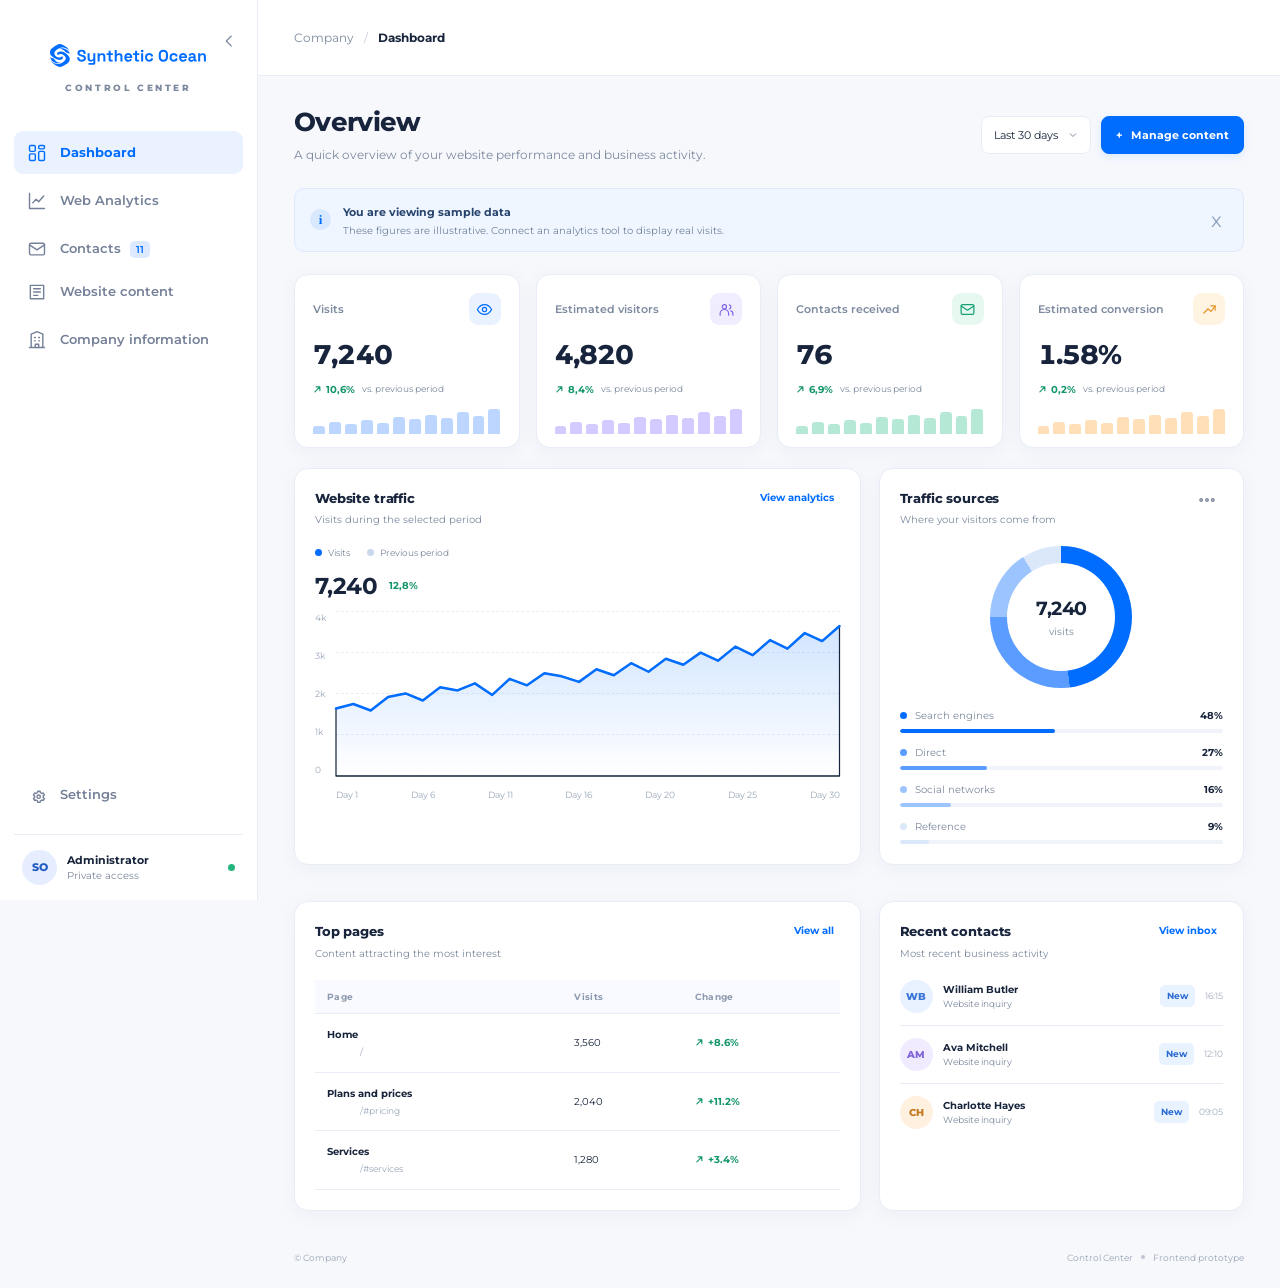
==== commit 22794eda: "icon fix" ====
--- a/index.html
+++ b/index.html
@@ -391,7 +391,6 @@
                   <tbody>
                     <tr>
                       <td>
-                        <span class="page-symbol">⌂</span>
                         <span class="page-title">Home</span>
                         <small>/</small>
                       </td>
@@ -400,7 +399,6 @@
                     </tr>
                     <tr>
                       <td>
-                        <span class="page-symbol">◇</span>
                         <span class="page-title">Plans & Pricing</span>
                         <small>/#pricing</small>
                       </td>
@@ -409,7 +407,6 @@
                     </tr>
                     <tr>
                       <td>
-                        <span class="page-symbol">✳</span>
                         <span class="page-title">Services</span>
                         <small>/#services</small>
                       </td>
